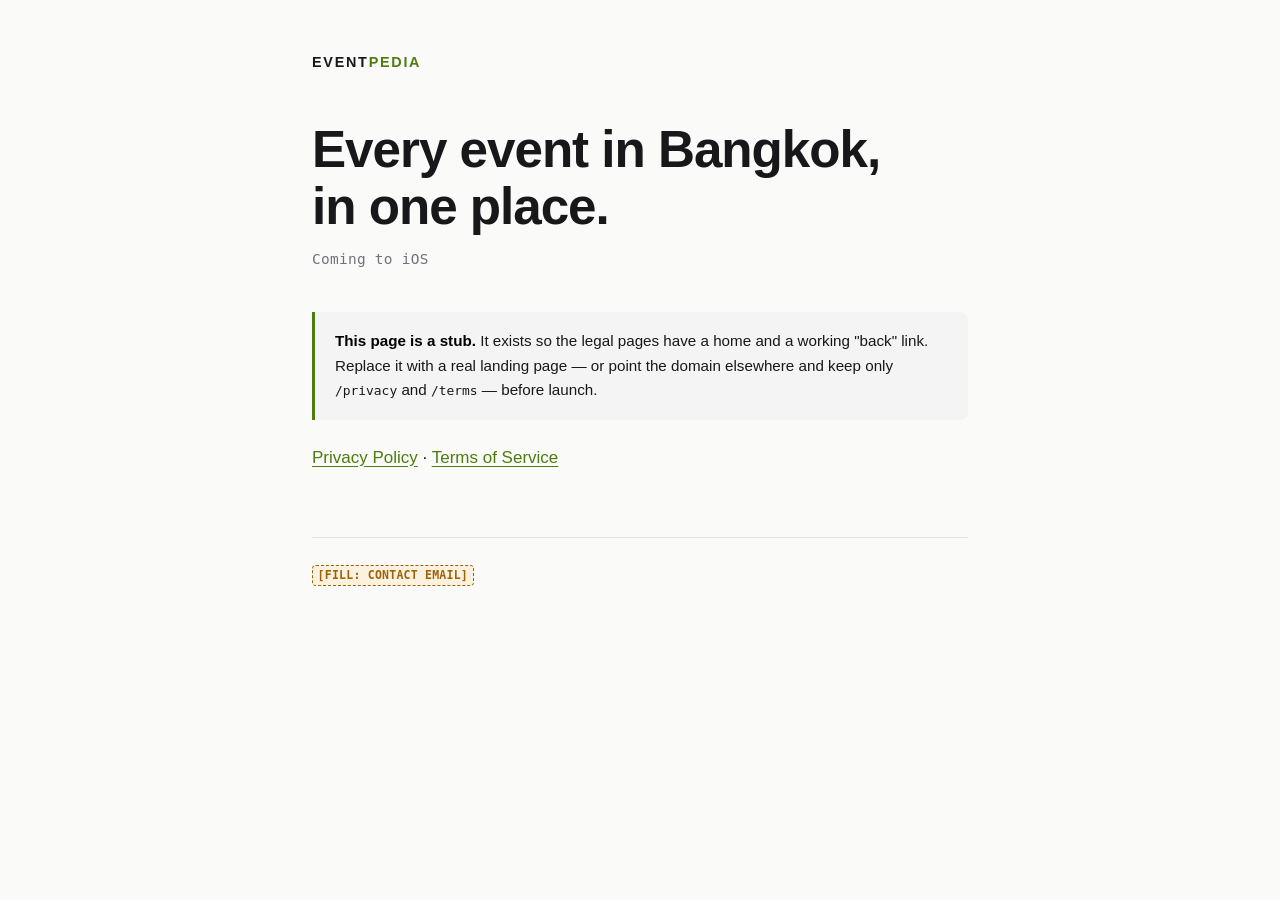
==== docs/index.html @ 91f3e403 "legal pages: privacy policy and terms of service (draft — placeholders pending)" ====
<!doctype html>
<html lang="en">
<head>
<meta charset="utf-8">
<!-- noindex while [FILL] placeholders remain: an unfinished legal page
     that search engines have cached is worse than one nobody can find.
     Remove this line once every placeholder is filled. -->
<meta name="robots" content="noindex">
<meta name="viewport" content="width=device-width,initial-scale=1">
<title>EVENTPEDIA</title>
<meta name="description" content="Every event in Bangkok, in one place.">
<link rel="stylesheet" href="./style.css">
</head>
<body>
<div class="wrap">
  <span class="brand">EVENT<span>PEDIA</span></span>

  <h1>Every event in Bangkok,<br>in one place.</h1>
  <p class="meta">Coming to iOS</p>

  <div class="callout">
    <strong>This page is a stub.</strong> It exists so the legal pages have a
    home and a working "back" link. Replace it with a real landing page — or
    point the domain elsewhere and keep only
    <code>/privacy</code> and <code>/terms</code> — before launch.
  </div>

  <p>
    <a href="./privacy.html">Privacy Policy</a> ·
    <a href="./terms.html">Terms of Service</a>
  </p>

  <p class="foot">
    <span class="fill">[FILL: CONTACT EMAIL]</span>
  </p>
</div>
</body>
</html>
---- docs/style.css ----
/* EVENTPEDIA legal pages — the app's design language, no external requests.
   System fonts only: GitHub Pages serving Clash Display/Satoshi would mean
   either committing the licensed font files to a public repo or a CDN call
   from a page whose whole subject is "we do not leak your requests". The
   voice carries instead — void background, lime accent, mono meta, generous
   measure. */

:root {
  --void: #09090b;
  --onyx: #18181b;
  --onyx2: #27272a;
  --bone: #fafaf9;
  --dim: #a1a1aa;
  --dimmer: #71717a;
  --lime: #d4ff3f;
  --amber: #fbbf24;
  --measure: 44rem;
}

* { box-sizing: border-box; }

html { -webkit-text-size-adjust: 100%; }

body {
  margin: 0;
  background: var(--void);
  color: var(--bone);
  font-family: ui-sans-serif, -apple-system, BlinkMacSystemFont, "Segoe UI",
    "Helvetica Neue", Arial, "Noto Sans Thai", sans-serif;
  font-size: 17px;
  line-height: 1.7;
  -webkit-font-smoothing: antialiased;
}

.wrap {
  max-width: var(--measure);
  margin: 0 auto;
  padding: 3rem 1.5rem 6rem;
}

.brand {
  display: inline-block;
  font-weight: 700;
  font-size: 0.9rem;
  letter-spacing: 0.12em;
  color: var(--bone);
  text-decoration: none;
  margin-bottom: 3rem;
}
.brand span { color: var(--lime); }

h1 {
  font-size: clamp(2.2rem, 7vw, 3.2rem);
  line-height: 1.1;
  letter-spacing: -0.02em;
  margin: 0 0 0.75rem;
}

h2 {
  font-size: 1.25rem;
  letter-spacing: -0.01em;
  margin: 3rem 0 0.75rem;
  padding-top: 1.75rem;
  border-top: 1px solid var(--onyx2);
}

p, ul, ol { margin: 0 0 1.1rem; }
ul, ol { padding-left: 1.25rem; }
li { margin-bottom: 0.4rem; }

a { color: var(--lime); text-underline-offset: 3px; }

strong { color: #fff; font-weight: 600; }

code, .meta {
  font-family: ui-monospace, SFMono-Regular, "SF Mono", Menlo, monospace;
  font-size: 0.85em;
}

.meta {
  color: var(--dimmer);
  letter-spacing: 0.02em;
  margin-bottom: 2.5rem;
}

.note {
  color: var(--dim);
  font-size: 0.92rem;
  line-height: 1.6;
}

/* Every value that must be supplied before publishing. Deliberately loud —
   these are the things that are wrong to invent, so they should be
   impossible to miss on a skim. */
.fill {
  display: inline-block;
  background: rgba(251, 191, 36, 0.12);
  border: 1px dashed var(--amber);
  border-radius: 4px;
  color: var(--amber);
  padding: 0 0.4em;
  font-family: ui-monospace, SFMono-Regular, Menlo, monospace;
  font-size: 0.8em;
  font-weight: 600;
  letter-spacing: 0.02em;
}

.callout {
  background: var(--onyx);
  border-left: 3px solid var(--lime);
  border-radius: 0 8px 8px 0;
  padding: 1.1rem 1.25rem;
  margin: 1.5rem 0;
  font-size: 0.95rem;
  line-height: 1.6;
}
.callout p:last-child { margin-bottom: 0; }

/* Wide content scrolls inside its own box; the page body never does. */
.table-scroll, table { display: block; overflow-x: auto; }

table {
  width: 100%;
  border-collapse: collapse;
  margin: 0 0 1.5rem;
  font-size: 0.9rem;
  white-space: normal;
}
th, td {
  text-align: left;
  vertical-align: top;
  padding: 0.7rem 0.9rem 0.7rem 0;
  border-bottom: 1px solid var(--onyx2);
  min-width: 8rem;
}
th {
  color: var(--lime);
  font-size: 0.72rem;
  letter-spacing: 0.1em;
  text-transform: uppercase;
  font-weight: 600;
  border-bottom-color: var(--onyx2);
}
td { color: var(--dim); }
td:first-child { color: var(--bone); }

.foot {
  margin-top: 4rem;
  padding-top: 1.5rem;
  border-top: 1px solid var(--onyx2);
  color: var(--dimmer);
  font-size: 0.9rem;
}

/* The pages commit to the dark brand look, but a light-preference reader on a
   bright screen still gets a readable contrast ratio rather than a fight. */
@media (prefers-color-scheme: light) {
  :root:not([data-theme="dark"]) {
    --void: #fafaf9;
    --onyx: #f4f4f5;
    --onyx2: #e4e4e7;
    --bone: #18181b;
    --dim: #52525b;
    --dimmer: #71717a;
    --lime: #4d7c0f;
    --amber: #a16207;
  }
  :root:not([data-theme="dark"]) strong { color: #000; }
}
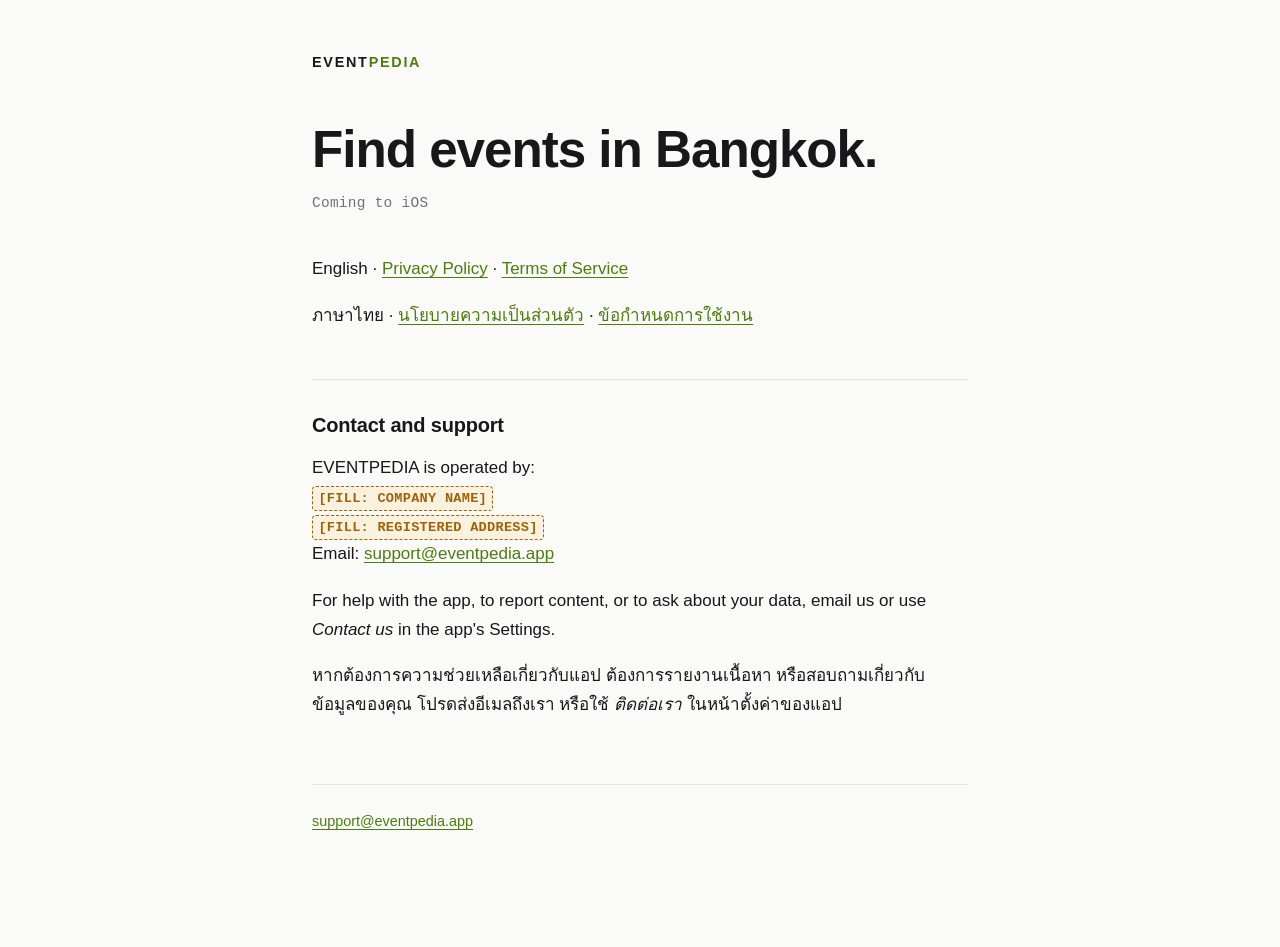
==== commit 50f49133: "Legal pages: v1 privacy policy and terms, in English and Thai Rewritten from the app's code so they " ====
--- a/docs/index.html
+++ b/docs/index.html
@@ -2,36 +2,51 @@
 <html lang="en">
 <head>
 <meta charset="utf-8">
-<!-- noindex while [FILL] placeholders remain: an unfinished legal page
+<!-- noindex until the placeholders are filled: an unfinished legal page
      that search engines have cached is worse than one nobody can find.
-     Remove this line once every placeholder is filled. -->
+     Remove this comment and the meta line then. -->
 <meta name="robots" content="noindex">
 <meta name="viewport" content="width=device-width,initial-scale=1">
 <title>EVENTPEDIA</title>
-<meta name="description" content="Every event in Bangkok, in one place.">
+<meta name="description" content="Find events in Bangkok. Privacy policy, terms of service and contact details for the EVENTPEDIA app.">
 <link rel="stylesheet" href="./style.css">
 </head>
 <body>
 <div class="wrap">
   <span class="brand">EVENT<span>PEDIA</span></span>
 
-  <h1>Every event in Bangkok,<br>in one place.</h1>
+  <h1>Find events in Bangkok.</h1>
   <p class="meta">Coming to iOS</p>
 
-  <div class="callout">
-    <strong>This page is a stub.</strong> It exists so the legal pages have a
-    home and a working "back" link. Replace it with a real landing page — or
-    point the domain elsewhere and keep only
-    <code>/privacy</code> and <code>/terms</code> — before launch.
-  </div>
-
   <p>
+    English ·
     <a href="./privacy.html">Privacy Policy</a> ·
     <a href="./terms.html">Terms of Service</a>
   </p>
+  <p lang="th">
+    ภาษาไทย ·
+    <a href="./privacy-th.html" hreflang="th">นโยบายความเป็นส่วนตัว</a> ·
+    <a href="./terms-th.html" hreflang="th">ข้อกำหนดการใช้งาน</a>
+  </p>
+
+  <h2 id="contact">Contact and support</h2>
+  <p>
+    EVENTPEDIA is operated by:<br>
+    <span class="fill">[FILL: COMPANY NAME]</span><br>
+    <span class="fill">[FILL: REGISTERED ADDRESS]</span><br>
+    Email: <a href="mailto:support@eventpedia.app">support@eventpedia.app</a>
+  </p>
+  <p>
+    For help with the app, to report content, or to ask about your data,
+    email us or use <em>Contact us</em> in the app's Settings.
+  </p>
+  <p lang="th">
+    หากต้องการความช่วยเหลือเกี่ยวกับแอป ต้องการรายงานเนื้อหา หรือสอบถามเกี่ยวกับข้อมูลของคุณ
+    โปรดส่งอีเมลถึงเรา หรือใช้ <em>ติดต่อเรา</em> ในหน้าตั้งค่าของแอป
+  </p>
 
   <p class="foot">
-    <span class="fill">[FILL: CONTACT EMAIL]</span>
+    <a href="mailto:support@eventpedia.app">support@eventpedia.app</a>
   </p>
 </div>
 </body>
--- a/docs/style.css
+++ b/docs/style.css
@@ -152,6 +152,19 @@
   font-size: 0.9rem;
 }
 
+/* Thai pages (privacy-th, terms-th, the Thai line on index). Thai stacks
+   vowels and tone marks above and below the line, so it needs taller lines
+   than Latin; letter-spacing pulls those marks off their base consonants, so
+   tracking is reset; and the monospace meta stack has no Thai glyphs, so the
+   meta line uses the body face. The Latin brand mark and the placeholder
+   spans keep their own styling. */
+body:lang(th) { line-height: 1.85; }
+h1:lang(th) { line-height: 1.35; letter-spacing: normal; }
+h2:lang(th) { line-height: 1.5; letter-spacing: normal; }
+.meta:lang(th) { font-family: inherit; letter-spacing: normal; }
+.callout:lang(th), .note:lang(th) { line-height: 1.75; }
+th:lang(th) { font-size: 0.8rem; letter-spacing: normal; }
+
 /* The pages commit to the dark brand look, but a light-preference reader on a
    bright screen still gets a readable contrast ratio rather than a fight. */
 @media (prefers-color-scheme: light) {
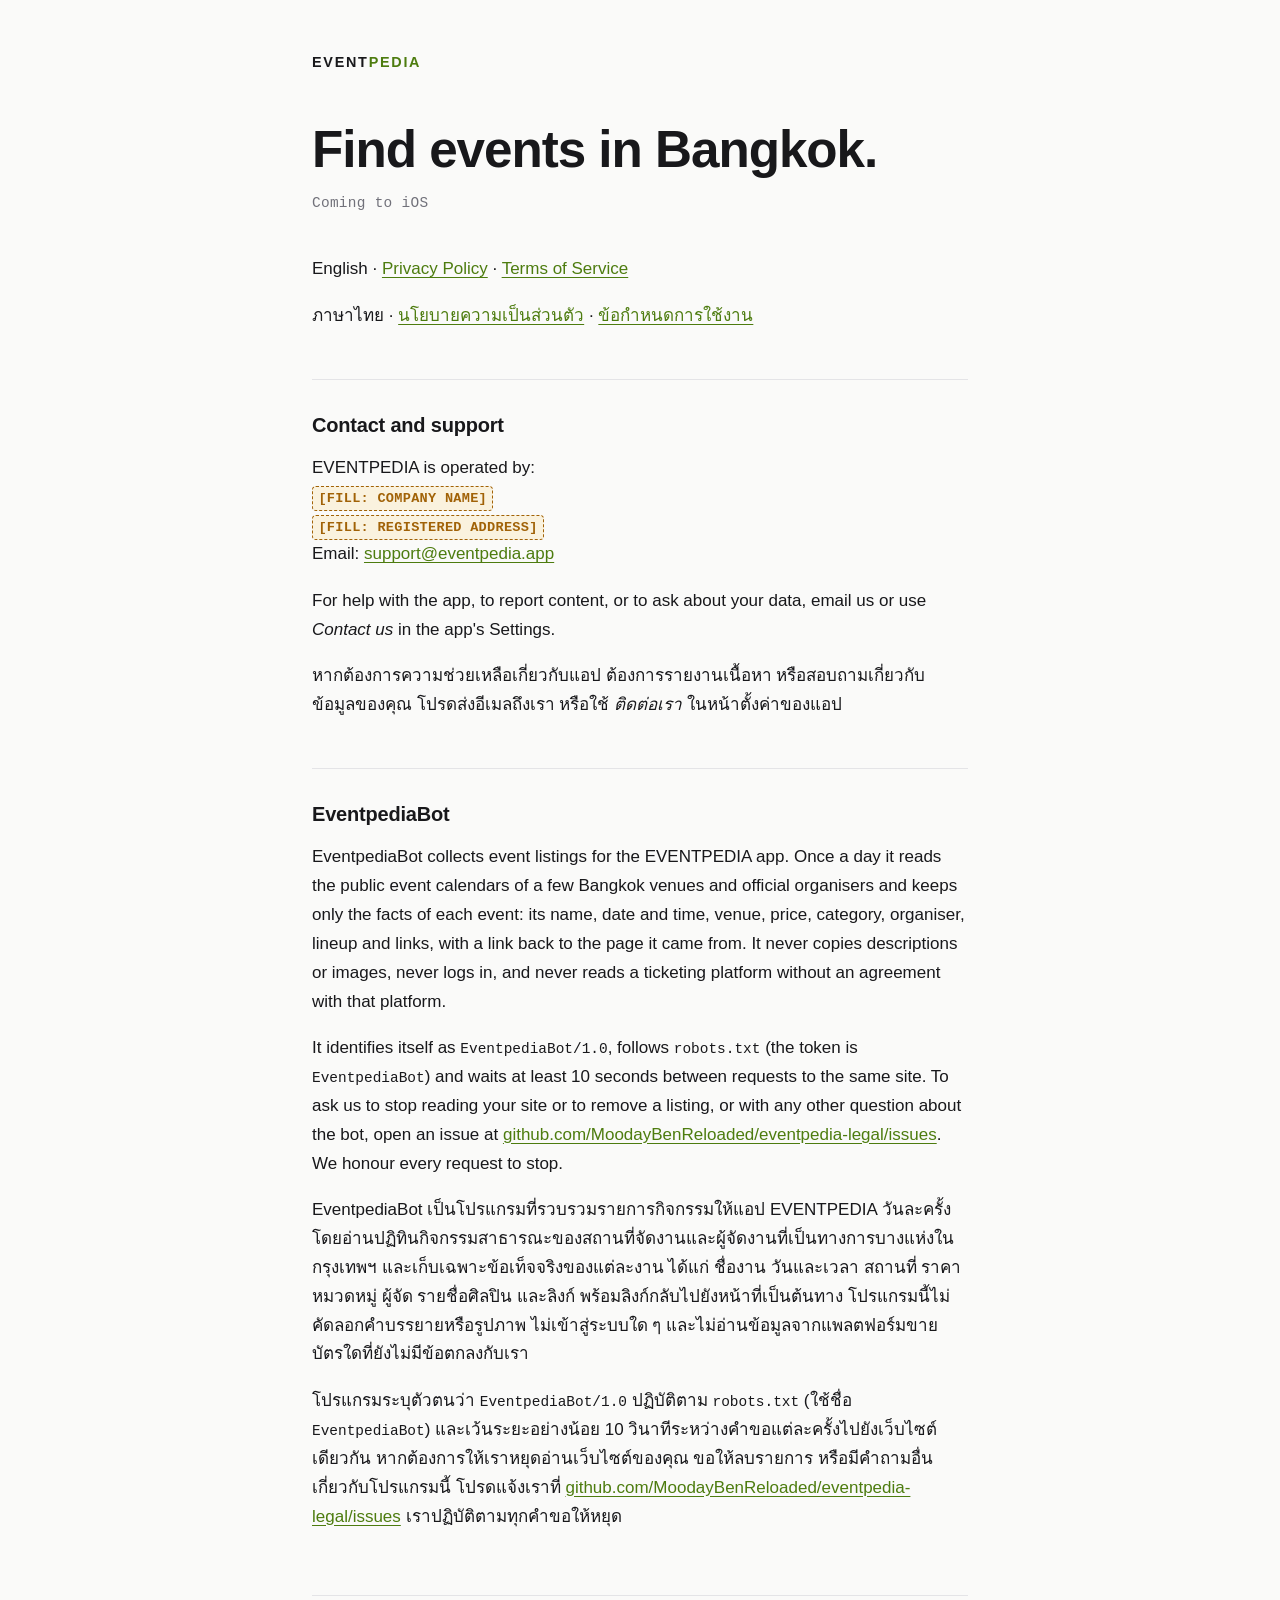
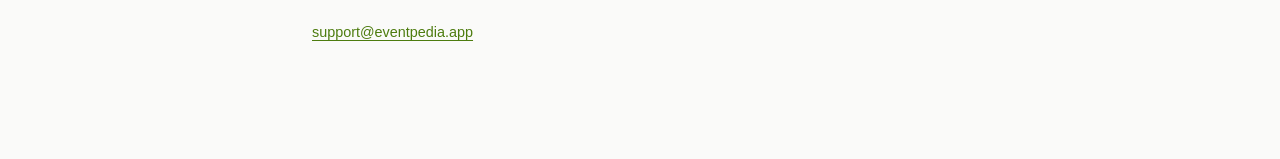
==== commit e4f58fe6: "Support page: EventpediaBot section (what the bot reads, robots token, how to ask it to stop) The au" ====
--- a/docs/index.html
+++ b/docs/index.html
@@ -45,6 +45,40 @@
     โปรดส่งอีเมลถึงเรา หรือใช้ <em>ติดต่อเรา</em> ในหน้าตั้งค่าของแอป
   </p>
 
+  <h2 id="bot">EventpediaBot</h2>
+  <p>
+    EventpediaBot collects event listings for the EVENTPEDIA app. Once a day it reads the
+    public event calendars of a few Bangkok venues and official organisers and keeps only
+    the facts of each event: its name, date and time, venue, price, category, organiser,
+    lineup and links, with a link back to the page it came from. It never copies
+    descriptions or images, never logs in, and never reads a ticketing platform without
+    an agreement with that platform.
+  </p>
+  <p>
+    It identifies itself as <code>EventpediaBot/1.0</code>, follows <code>robots.txt</code>
+    (the token is <code>EventpediaBot</code>) and waits at least 10 seconds between
+    requests to the same site. To ask us to stop reading your site or to remove a listing,
+    or with any other question about the bot, open an issue at
+    <a href="https://github.com/MoodayBenReloaded/eventpedia-legal/issues">github.com/MoodayBenReloaded/eventpedia-legal/issues</a>.
+    We honour every request to stop.
+  </p>
+  <p lang="th">
+    EventpediaBot เป็นโปรแกรมที่รวบรวมรายการกิจกรรมให้แอป EVENTPEDIA วันละครั้ง
+    โดยอ่านปฏิทินกิจกรรมสาธารณะของสถานที่จัดงานและผู้จัดงานที่เป็นทางการบางแห่งในกรุงเทพฯ
+    และเก็บเฉพาะข้อเท็จจริงของแต่ละงาน ได้แก่ ชื่องาน วันและเวลา สถานที่ ราคา หมวดหมู่ ผู้จัด
+    รายชื่อศิลปิน และลิงก์ พร้อมลิงก์กลับไปยังหน้าที่เป็นต้นทาง
+    โปรแกรมนี้ไม่คัดลอกคำบรรยายหรือรูปภาพ ไม่เข้าสู่ระบบใด ๆ
+    และไม่อ่านข้อมูลจากแพลตฟอร์มขายบัตรใดที่ยังไม่มีข้อตกลงกับเรา
+  </p>
+  <p lang="th">
+    โปรแกรมระบุตัวตนว่า <code>EventpediaBot/1.0</code> ปฏิบัติตาม <code>robots.txt</code>
+    (ใช้ชื่อ <code>EventpediaBot</code>) และเว้นระยะอย่างน้อย 10 วินาทีระหว่างคำขอแต่ละครั้งไปยังเว็บไซต์เดียวกัน
+    หากต้องการให้เราหยุดอ่านเว็บไซต์ของคุณ ขอให้ลบรายการ หรือมีคำถามอื่นเกี่ยวกับโปรแกรมนี้
+    โปรดแจ้งเราที่
+    <a href="https://github.com/MoodayBenReloaded/eventpedia-legal/issues">github.com/MoodayBenReloaded/eventpedia-legal/issues</a>
+    เราปฏิบัติตามทุกคำขอให้หยุด
+  </p>
+
   <p class="foot">
     <a href="mailto:support@eventpedia.app">support@eventpedia.app</a>
   </p>
